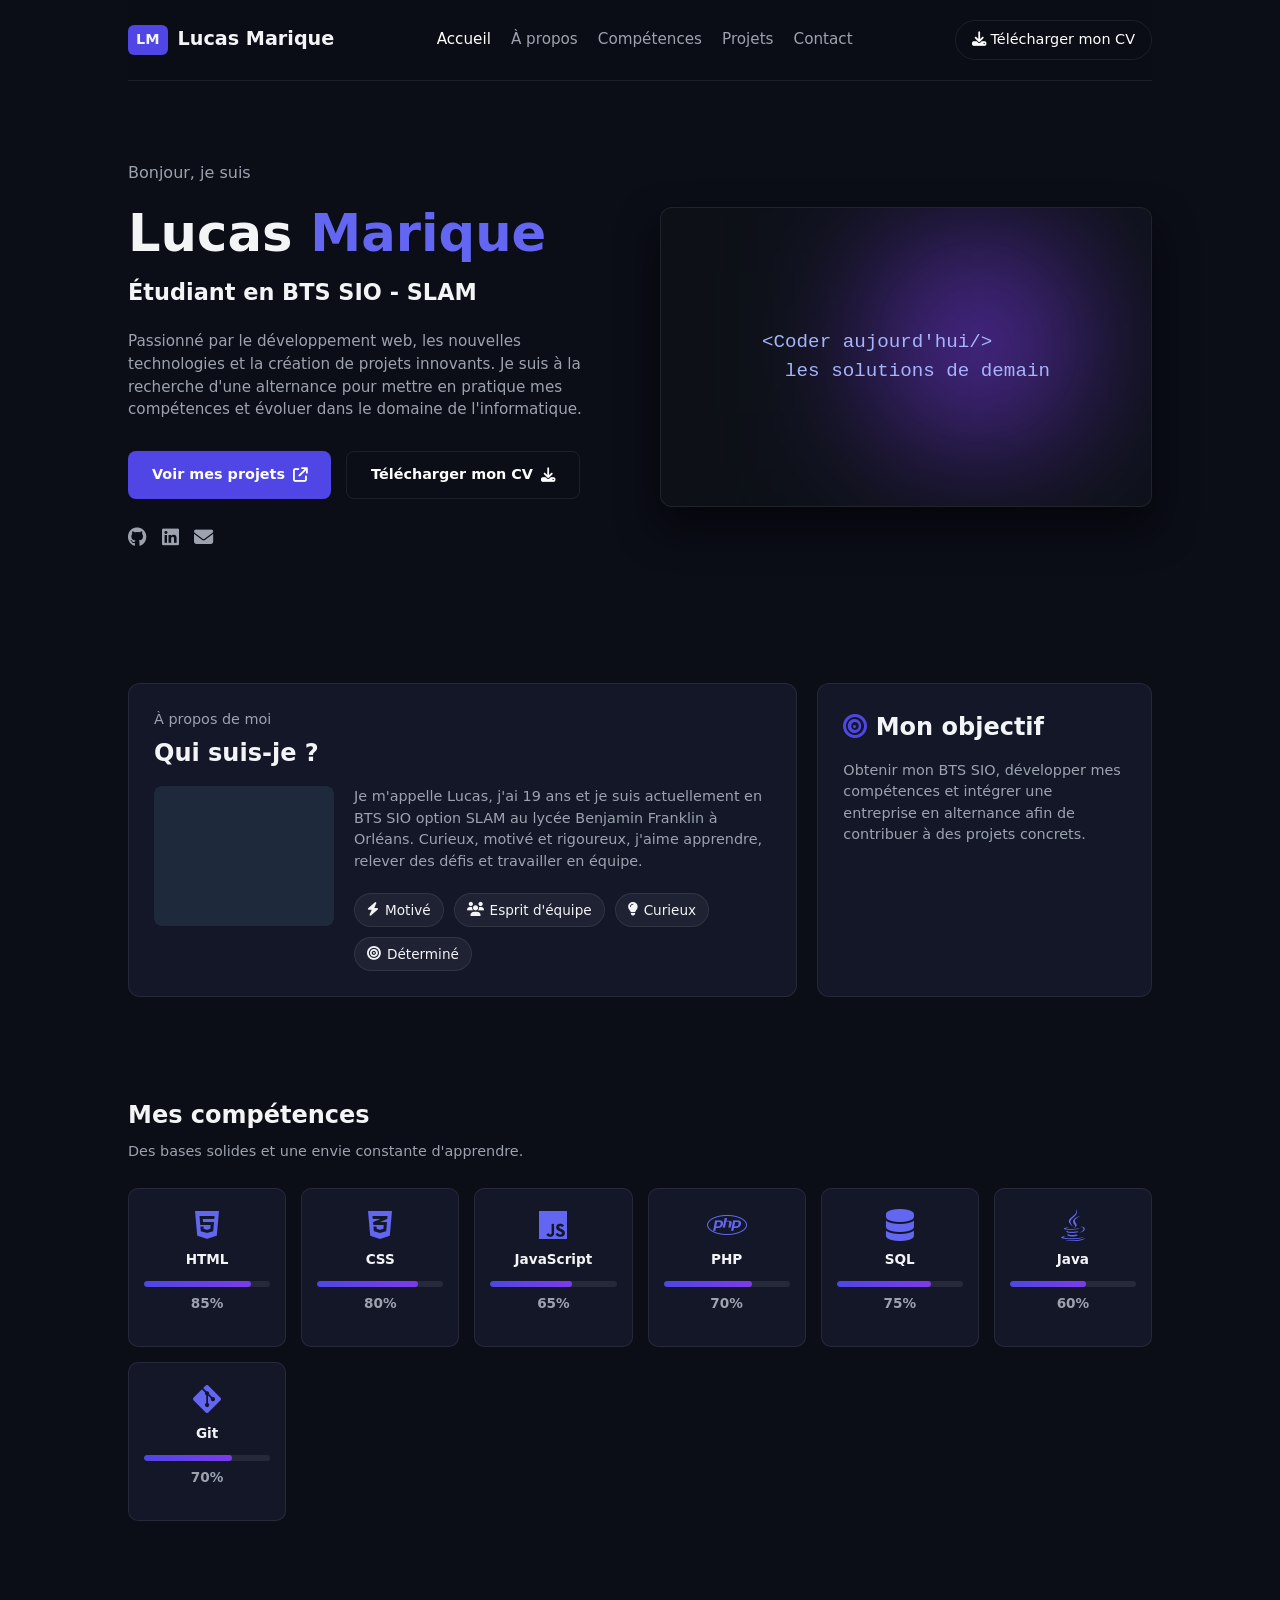
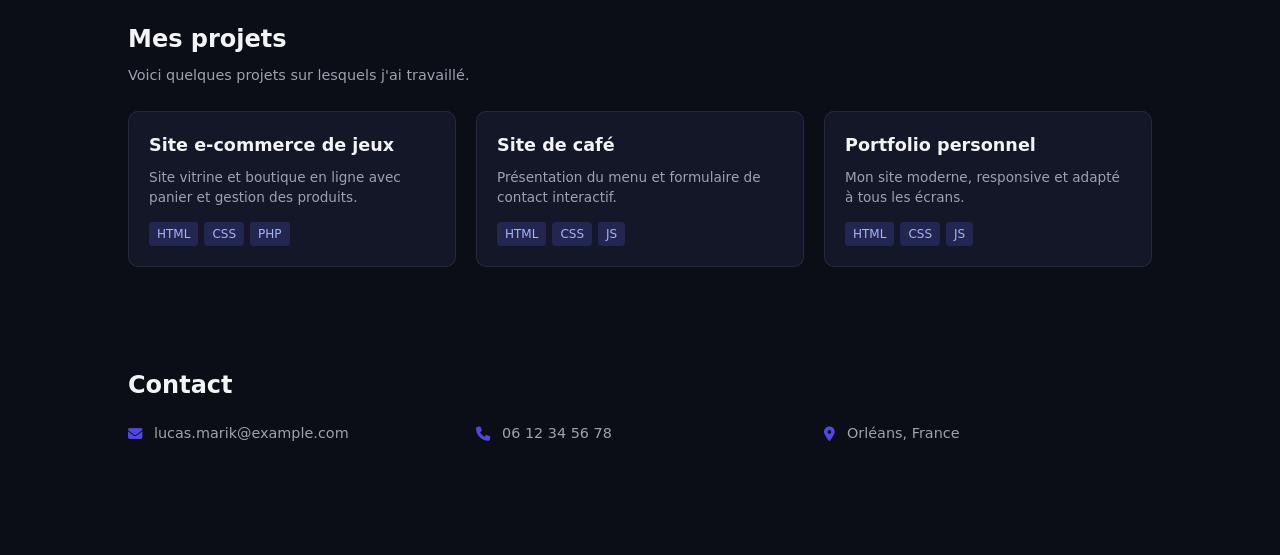
==== index.html @ f4ea3c86 "Add files via upload" ====
<!DOCTYPE html>
<html lang="fr">
<head>
  <meta charset="UTF-8">
  <meta name="viewport" content="width=device-width, initial-scale=1.0">
  <title>Lucas Marik - Portfolio</title>
  
  <!-- Font Awesome (Icônes) -->
  <link rel="stylesheet" href="https://cdnjs.cloudflare.com/ajax/libs/font-awesome/6.5.1/css/all.min.css">
  
  <style>
    /* RESET & VARIABLES GLOBALES */
    :root {
      --bg-color: #0b0d17;
      --card-bg: #131728;
      --card-border: rgba(255, 255, 255, 0.08);
      --accent-blue: #4f46e5;
      --accent-purple: #7c3aed;
      --text-main: #f3f4f6;
      --text-muted: #9ca3af;
    }

    * {
      margin: 0;
      padding: 0;
      box-sizing: border-box;
      font-family: 'Segoe UI', system-ui, -apple-system, sans-serif;
    }

    body {
      background-color: var(--bg-color);
      color: var(--text-main);
      padding: 0 10%;
      line-height: 1.5;
    }

    /* HEADER & NAVIGATION */
    header {
      display: flex;
      justify-content: space-between;
      align-items: center;
      padding: 20px 0;
      position: sticky;
      top: 0;
      background: rgba(11, 13, 23, 0.95);
      backdrop-filter: blur(10px);
      z-index: 100;
      border-bottom: 1px solid var(--card-border);
    }

    .logo {
      font-weight: bold;
      font-size: 1.2rem;
      display: flex;
      align-items: center;
      gap: 10px;
    }

    .logo-badge {
      background: var(--accent-blue);
      padding: 4px 8px;
      border-radius: 6px;
      font-size: 0.9rem;
    }

    nav {
      display: flex;
      gap: 20px;
    }

    nav a {
      color: var(--text-muted);
      text-decoration: none;
      font-size: 0.95rem;
      transition: color 0.3s;
    }

    nav a:hover, nav a.active {
      color: #fff;
    }

    .btn-cv {
      padding: 8px 16px;
      border: 1px solid var(--card-border);
      border-radius: 20px;
      color: #fff;
      text-decoration: none;
      font-size: 0.9rem;
      transition: background 0.3s;
    }

    .btn-cv:hover {
      background: rgba(255, 255, 255, 0.05);
    }

    /* HERO SECTION */
    .hero {
      display: grid;
      grid-template-columns: 1fr 1fr;
      gap: 40px;
      padding: 80px 0;
      align-items: center;
    }

    .subtitle {
      color: var(--text-muted);
      font-size: 1rem;
      margin-bottom: 10px;
    }

    .hero h1 {
      font-size: 3.2rem;
      font-weight: 800;
      margin-bottom: 5px;
    }

    .hero h1 span {
      color: #6366f1;
    }

    .hero h2 {
      font-size: 1.4rem;
      color: var(--text-main);
      margin-bottom: 20px;
    }

    .hero .description {
      color: var(--text-muted);
      font-size: 0.95rem;
      margin-bottom: 30px;
      max-width: 480px;
    }

    .hero-buttons {
      display: flex;
      gap: 15px;
      margin-bottom: 25px;
    }

    .btn {
      padding: 12px 24px;
      border-radius: 8px;
      text-decoration: none;
      font-weight: 600;
      font-size: 0.9rem;
      display: inline-flex;
      align-items: center;
      gap: 8px;
    }

    .btn-primary {
      background: #4f46e5;
      color: #fff;
    }

    .btn-secondary {
      background: transparent;
      border: 1px solid var(--card-border);
      color: #fff;
    }

    .socials {
      display: flex;
      gap: 15px;
    }

    .socials a {
      color: var(--text-muted);
      font-size: 1.2rem;
      transition: color 0.3s;
    }

    .socials a:hover {
      color: #fff;
    }

    .hero-preview {
      background: #0d1117;
      border: 1px solid var(--card-border);
      border-radius: 12px;
      height: 300px;
      display: flex;
      flex-direction: column;
      justify-content: center;
      align-items: center;
      position: relative;
      overflow: hidden;
      box-shadow: 0 20px 40px rgba(0,0,0,0.5);
    }

    .hero-preview::before {
      content: '';
      position: absolute;
      width: 150px;
      height: 150px;
      background: var(--accent-purple);
      filter: blur(80px);
      top: 20%;
      right: 20%;
    }

    .code-text {
      position: relative;
      font-family: monospace;
      color: #a5b4fc;
      font-size: 1.2rem;
      z-index: 1;
    }

    /* SECTIONS GENERALES */
    section {
      padding: 50px 0;
    }

    .section-title {
      font-size: 1.5rem;
      margin-bottom: 8px;
    }

    .section-subtitle {
      color: var(--text-muted);
      font-size: 0.9rem;
      margin-bottom: 25px;
    }

    /* À PROPOS */
    .about-grid {
      display: grid;
      grid-template-columns: 2fr 1fr;
      gap: 20px;
    }

    .card {
      background: var(--card-bg);
      border: 1px solid var(--card-border);
      border-radius: 12px;
      padding: 25px;
    }

    .about-card-content {
      display: flex;
      gap: 20px;
    }

    .avatar-placeholder {
      width: 180px;
      height: 140px;
      background: #1e293b;
      border-radius: 8px;
      flex-shrink: 0;
    }

    .traits {
      display: flex;
      gap: 10px;
      margin-top: 20px;
      flex-wrap: wrap;
    }

    .trait-tag {
      background: rgba(255, 255, 255, 0.05);
      border: 1px solid var(--card-border);
      padding: 6px 12px;
      border-radius: 20px;
      font-size: 0.85rem;
      display: flex;
      align-items: center;
      gap: 6px;
    }

    /* COMPÉTENCES & BARRES DE PROGRESSION */
    .skills-grid {
      display: grid;
      grid-template-columns: repeat(auto-fit, minmax(140px, 1fr));
      gap: 15px;
    }

    .skill-card {
      background: var(--card-bg);
      border: 1px solid var(--card-border);
      border-radius: 10px;
      padding: 20px 15px;
      text-align: center;
      display: flex;
      flex-direction: column;
      align-items: center;
      justify-content: space-between;
    }

    .skill-card i {
      font-size: 2rem;
      margin-bottom: 8px;
      color: #6366f1;
    }

    .skill-card span {
      display: block;
      font-size: 0.85rem;
      font-weight: 600;
      margin-bottom: 12px;
    }

    .progress-bar-container {
      width: 100%;
      background: rgba(255, 255, 255, 0.08);
      height: 6px;
      border-radius: 10px;
      overflow: hidden;
      margin-bottom: 6px;
    }

    .progress-bar {
      height: 100%;
      background: linear-gradient(90deg, var(--accent-blue), var(--accent-purple));
      border-radius: 10px;
      transition: width 1s ease-in-out;
    }

    .skill-percent {
      font-size: 0.75rem;
      color: var(--text-muted);
    }

    /* PROJETS */
    .projects-grid {
      display: grid;
      grid-template-columns: repeat(auto-fit, minmax(240px, 1fr));
      gap: 20px;
    }

    .project-card {
      background: var(--card-bg);
      border: 1px solid var(--card-border);
      border-radius: 10px;
      padding: 20px;
      display: flex;
      flex-direction: column;
      justify-content: space-between;
    }

    .project-card h4 {
      font-size: 1.1rem;
      margin-bottom: 8px;
    }

    .project-card p {
      color: var(--text-muted);
      font-size: 0.85rem;
      margin-bottom: 15px;
    }

    .tags {
      display: flex;
      gap: 6px;
    }

    .tags span {
      background: rgba(99, 102, 241, 0.2);
      color: #a5b4fc;
      font-size: 0.75rem;
      padding: 3px 8px;
      border-radius: 4px;
    }

    /* CONTACT */
    .contact-container {
      display: grid;
      grid-template-columns: repeat(auto-fit, minmax(200px, 1fr));
      gap: 20px;
      margin-top: 20px;
    }

    .contact-item {
      display: flex;
      align-items: center;
      gap: 12px;
      color: var(--text-muted);
      font-size: 0.9rem;
    }

    .contact-item i {
      color: var(--accent-blue);
    }
  </style>
</head>
<body>

  <!-- HEADER -->
  <header>
    <div class="logo">
      <span class="logo-badge">LM</span>
      <span>Lucas Marique</span>
    </div>
    <nav>
      <a href="#hero" class="active">Accueil</a>
      <a href="#about">À propos</a>
      <a href="#skills">Compétences</a>
      <a href="#projects">Projets</a>
      <a href="#contact">Contact</a>
    </nav>
    <a href="#" class="btn-cv"><i class="fa-solid fa-download"></i> Télécharger mon CV</a>
  </header>

  <!-- HERO SECTION -->
  <section id="hero" class="hero">
    <div class="hero-text">
      <p class="subtitle">Bonjour, je suis</p>
      <h1>Lucas <span>Marique</span></h1>
      <h2>Étudiant en BTS SIO - SLAM</h2>
      <p class="description">
        Passionné par le développement web, les nouvelles technologies et la création de projets innovants. 
        Je suis à la recherche d'une alternance pour mettre en pratique mes compétences et évoluer dans le domaine de l'informatique.
      </p>
      <div class="hero-buttons">
        <a href="#projects" class="btn btn-primary">Voir mes projets <i class="fa-solid fa-arrow-up-right-from-square"></i></a>
        <a href="#" class="btn btn-secondary">Télécharger mon CV <i class="fa-solid fa-download"></i></a>
      </div>
      <div class="socials">
        <a href="#"><i class="fa-brands fa-github"></i></a>
        <a href="#"><i class="fa-brands fa-linkedin"></i></a>
        <a href="#"><i class="fa-solid fa-envelope"></i></a>
      </div>
    </div>
    <div class="hero-preview">
      <div class="code-text">
        &lt;Coder aujourd'hui/&gt;<br>
        &nbsp;&nbsp;les solutions de demain
      </div>
    </div>
  </section>

  <!-- À PROPOS -->
  <section id="about">
    <div class="about-grid">
      <div class="card">
        <p class="section-subtitle" style="margin-bottom: 5px;">À propos de moi</p>
        <h3 class="section-title">Qui suis-je ?</h3>
        <div class="about-card-content" style="margin-top: 15px;">
          <div class="avatar-placeholder"></div>
          <div>
            <p style="color: var(--text-muted); font-size: 0.9rem;">
              Je m'appelle Lucas, j'ai 19 ans et je suis actuellement en BTS SIO option SLAM au lycée Benjamin Franklin à Orléans.
              Curieux, motivé et rigoureux, j'aime apprendre, relever des défis et travailler en équipe.
            </p>
            <div class="traits">
              <span class="trait-tag"><i class="fa-solid fa-bolt"></i> Motivé</span>
              <span class="trait-tag"><i class="fa-solid fa-users"></i> Esprit d'équipe</span>
              <span class="trait-tag"><i class="fa-solid fa-lightbulb"></i> Curieux</span>
              <span class="trait-tag"><i class="fa-solid fa-bullseye"></i> Déterminé</span>
            </div>
          </div>
        </div>
      </div>

      <div class="card">
        <h3 class="section-title"><i class="fa-solid fa-bullseye" style="color: var(--accent-blue);"></i> Mon objectif</h3>
        <p style="color: var(--text-muted); font-size: 0.9rem; margin-top: 15px;">
          Obtenir mon BTS SIO, développer mes compétences et intégrer une entreprise en alternance afin de contribuer à des projets concrets.
        </p>
      </div>
    </div>
  </section>

  <!-- COMPÉTENCES AVEC BARRES DE PROGRESSION -->
  <section id="skills">
    <h3 class="section-title">Mes compétences</h3>
    <p class="section-subtitle">Des bases solides et une envie constante d'apprendre.</p>
    <div class="skills-grid">
      
      <div class="skill-card">
        <i class="fa-brands fa-html5"></i>
        <span>HTML</span>
        <div class="progress-bar-container">
          <div class="progress-bar" style="width: 85%;"></div>
        </div>
        <span class="skill-percent">85%</span>
      </div>

      <div class="skill-card">
        <i class="fa-brands fa-css3-alt"></i>
        <span>CSS</span>
        <div class="progress-bar-container">
          <div class="progress-bar" style="width: 80%;"></div>
        </div>
        <span class="skill-percent">80%</span>
      </div>

      <div class="skill-card">
        <i class="fa-brands fa-js"></i>
        <span>JavaScript</span>
        <div class="progress-bar-container">
          <div class="progress-bar" style="width: 65%;"></div>
        </div>
        <span class="skill-percent">65%</span>
      </div>

      <div class="skill-card">
        <i class="fa-brands fa-php"></i>
        <span>PHP</span>
        <div class="progress-bar-container">
          <div class="progress-bar" style="width: 70%;"></div>
        </div>
        <span class="skill-percent">70%</span>
      </div>

      <div class="skill-card">
        <i class="fa-solid fa-database"></i>
        <span>SQL</span>
        <div class="progress-bar-container">
          <div class="progress-bar" style="width: 75%;"></div>
        </div>
        <span class="skill-percent">75%</span>
      </div>

      <div class="skill-card">
        <i class="fa-brands fa-java"></i>
        <span>Java</span>
        <div class="progress-bar-container">
          <div class="progress-bar" style="width: 60%;"></div>
        </div>
        <span class="skill-percent">60%</span>
      </div>

      <div class="skill-card">
        <i class="fa-brands fa-git-alt"></i>
        <span>Git</span>
        <div class="progress-bar-container">
          <div class="progress-bar" style="width: 70%;"></div>
        </div>
        <span class="skill-percent">70%</span>
      </div>

    </div>
  </section>

  <!-- PROJETS -->
  <section id="projects">
    <h3 class="section-title">Mes projets</h3>
    <p class="section-subtitle">Voici quelques projets sur lesquels j'ai travaillé.</p>
    <div class="projects-grid">
      <div class="project-card">
        <div>
          <h4>Site e-commerce de jeux</h4>
          <p>Site vitrine et boutique en ligne avec panier et gestion des produits.</p>
        </div>
        <div class="tags"><span>HTML</span><span>CSS</span><span>PHP</span></div>
      </div>
      <div class="project-card">
        <div>
          <h4>Site de café</h4>
          <p>Présentation du menu et formulaire de contact interactif.</p>
        </div>
        <div class="tags"><span>HTML</span><span>CSS</span><span>JS</span></div>
      </div>
      <div class="project-card">
        <div>
          <h4>Portfolio personnel</h4>
          <p>Mon site moderne, responsive et adapté à tous les écrans.</p>
        </div>
        <div class="tags"><span>HTML</span><span>CSS</span><span>JS</span></div>
      </div>
    </div>
  </section>

  <!-- CONTACT -->
  <section id="contact" style="margin-bottom: 60px;">
    <h3 class="section-title">Contact</h3>
    <div class="contact-container">
      <div class="contact-item"><i class="fa-solid fa-envelope"></i> lucas.marik@example.com</div>
      <div class="contact-item"><i class="fa-solid fa-phone"></i> 06 12 34 56 78</div>
      <div class="contact-item"><i class="fa-solid fa-location-dot"></i> Orléans, France</div>
    </div>
  </section>

  <!-- JAVASCRIPT -->
  <script>
    const links = document.querySelectorAll('nav a');
    const sections = document.querySelectorAll('section');

    window.addEventListener('scroll', () => {
      let current = '';
      sections.forEach(section => {
        const sectionTop = section.offsetTop;
        if (pageYOffset >= sectionTop - 120) {
          current = section.getAttribute('id');
        }
      });

      links.forEach(link => {
        link.classList.remove('active');
        if (link.getAttribute('href').includes(current)) {
          link.classList.add('active');
        }
      });
    });
  </script>
</body>
</html>
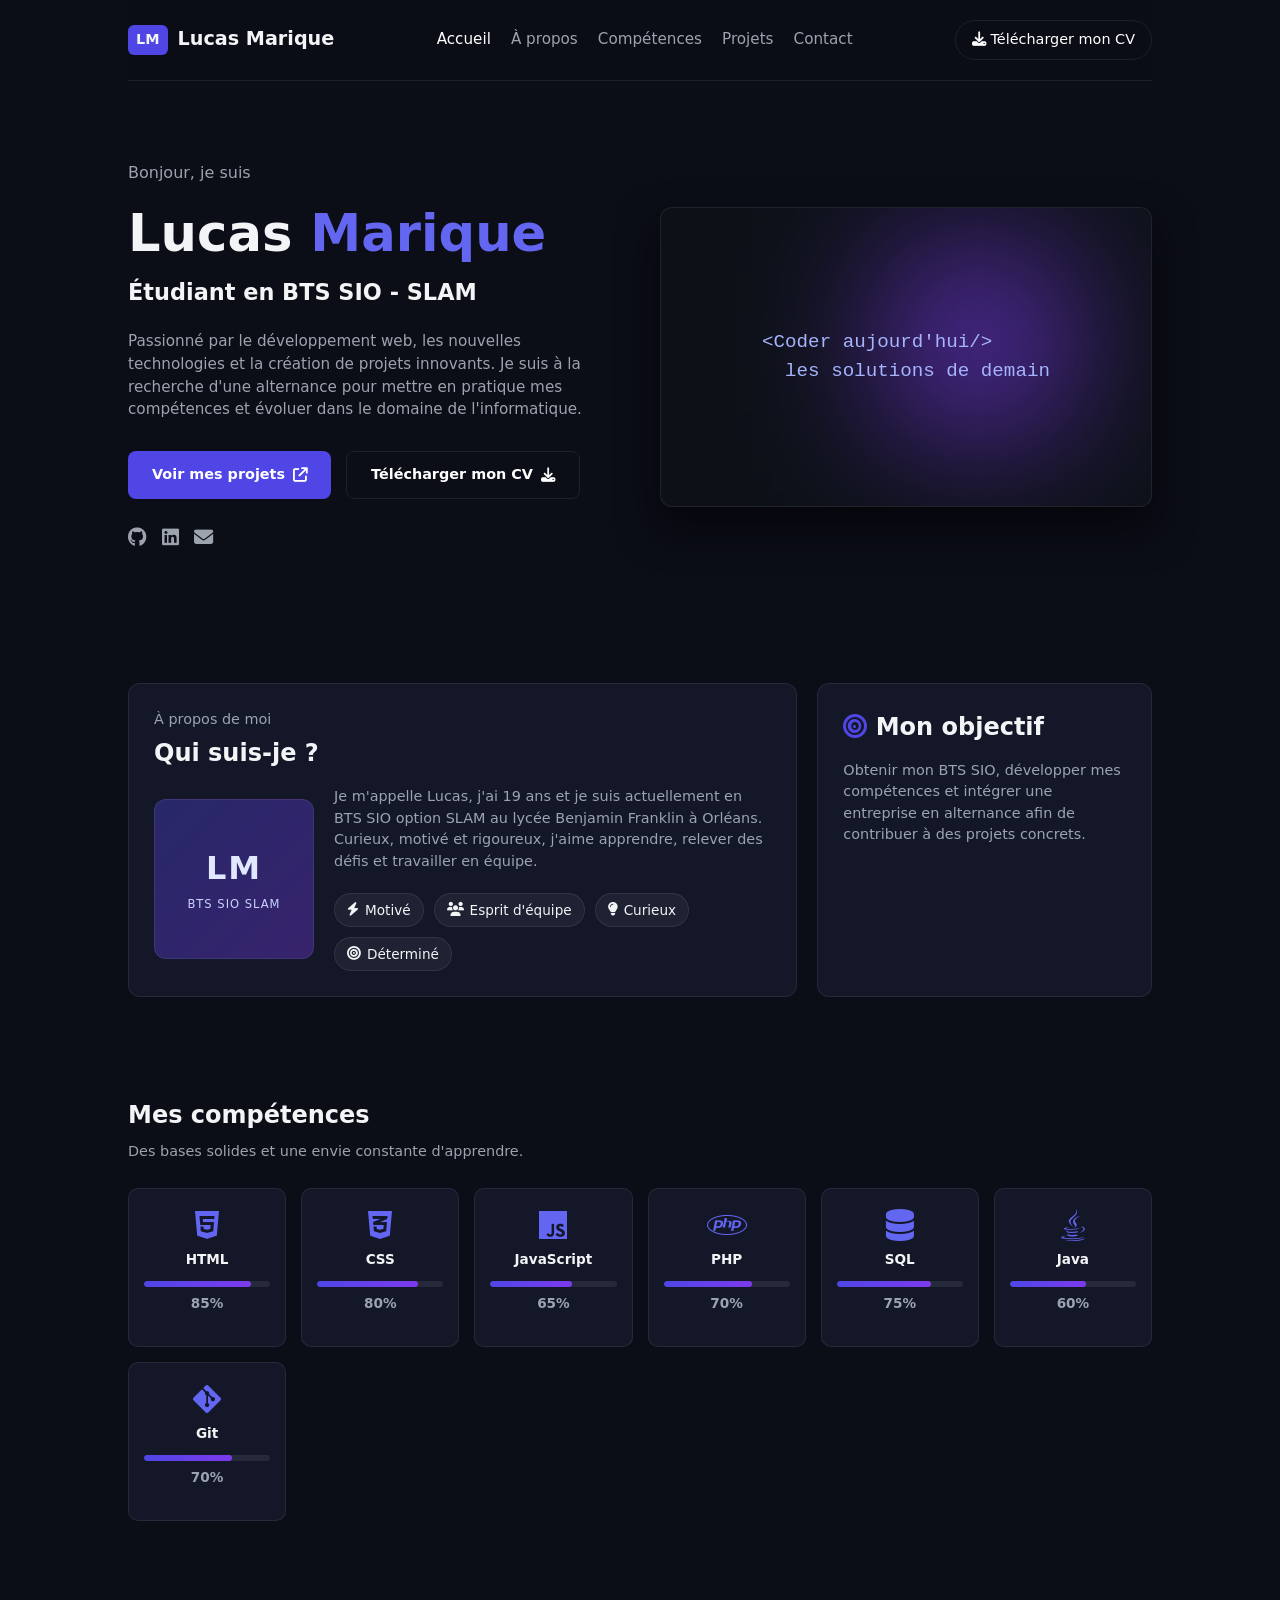
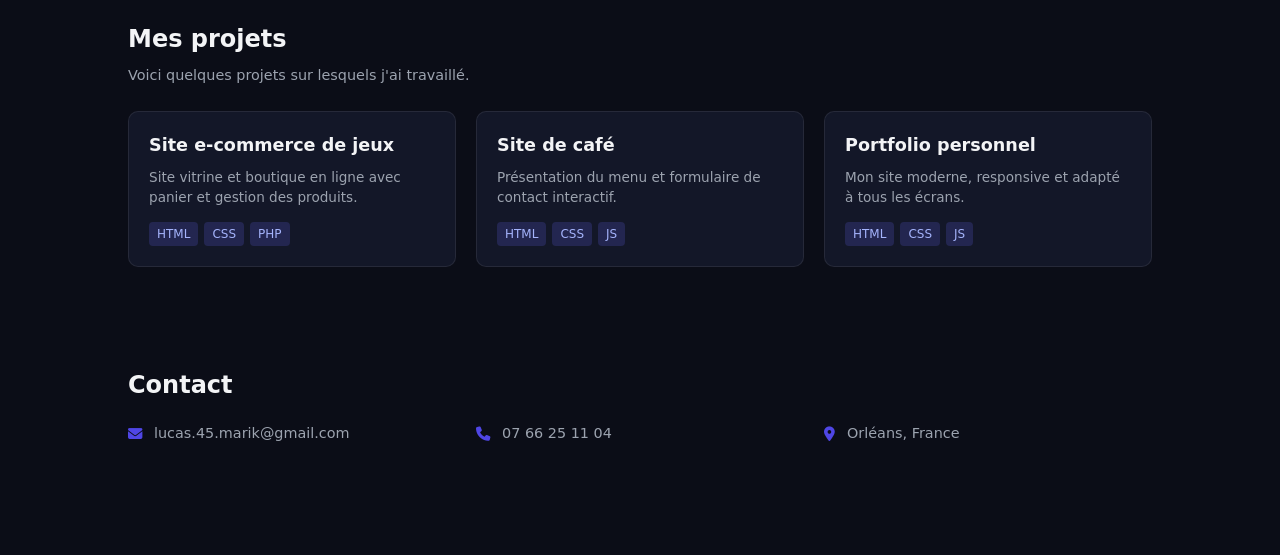
==== commit c7fdf9f1: "Update index.html" ====
--- a/index.html
+++ b/index.html
@@ -3,7 +3,7 @@
 <head>
   <meta charset="UTF-8">
   <meta name="viewport" content="width=device-width, initial-scale=1.0">
-  <title>Lucas Marik - Portfolio</title>
+  <title>Lucas Marique - Portfolio</title>
   
   <!-- Font Awesome (Icônes) -->
   <link rel="stylesheet" href="https://cdnjs.cloudflare.com/ajax/libs/font-awesome/6.5.1/css/all.min.css">
@@ -20,6 +20,10 @@
       --text-muted: #9ca3af;
     }
 
+    html {
+      scroll-behavior: smooth;
+    }
+
     * {
       margin: 0;
       padding: 0;
@@ -210,6 +214,7 @@
     /* SECTIONS GENERALES */
     section {
       padding: 50px 0;
+      scroll-margin-top: 90px;
     }
 
     .section-title {
@@ -240,14 +245,45 @@
     .about-card-content {
       display: flex;
       gap: 20px;
-    }
-
-    .avatar-placeholder {
-      width: 180px;
-      height: 140px;
-      background: #1e293b;
-      border-radius: 8px;
+      align-items: center;
+    }
+
+    .profile-box {
+      width: 160px;
+      height: 160px;
+      border-radius: 12px;
       flex-shrink: 0;
+      overflow: hidden;
+      border: 1px solid var(--card-border);
+      background: linear-gradient(135deg, rgba(79, 70, 229, 0.35), rgba(124, 58, 237, 0.35));
+      display: flex;
+      flex-direction: column;
+      align-items: center;
+      justify-content: center;
+      position: relative;
+    }
+
+    .profile-box img {
+      width: 100%;
+      height: 100%;
+      object-fit: cover;
+      object-position: top;
+      display: block;
+    }
+
+    .profile-fallback {
+      font-size: 2rem;
+      font-weight: 800;
+      color: #e0e7ff;
+      letter-spacing: 2px;
+    }
+
+    .profile-role-badge {
+      font-size: 0.72rem;
+      color: #c7d2fe;
+      margin-top: 4px;
+      text-transform: uppercase;
+      letter-spacing: 1px;
     }
 
     .traits {
@@ -378,8 +414,27 @@
       font-size: 0.9rem;
     }
 
+    .contact-item a {
+      color: inherit;
+      text-decoration: none;
+    }
+
+    .contact-item a:hover {
+      color: #fff;
+    }
+
     .contact-item i {
       color: var(--accent-blue);
+    }
+
+    @media (max-width: 768px) {
+      .hero,
+      .about-grid,
+      .about-card-content {
+        grid-template-columns: 1fr;
+        flex-direction: column;
+        align-items: flex-start;
+      }
     }
   </style>
 </head>
@@ -398,7 +453,9 @@
       <a href="#projects">Projets</a>
       <a href="#contact">Contact</a>
     </nav>
-    <a href="#" class="btn-cv"><i class="fa-solid fa-download"></i> Télécharger mon CV</a>
+    <a href="CV%20professionnel%20gris%20simple.pdf" target="_blank" rel="noopener noreferrer" download="CV-Lucas-Marique.pdf" class="btn-cv">
+      <i class="fa-solid fa-download"></i> Télécharger mon CV
+    </a>
   </header>
 
   <!-- HERO SECTION -->
@@ -413,12 +470,14 @@
       </p>
       <div class="hero-buttons">
         <a href="#projects" class="btn btn-primary">Voir mes projets <i class="fa-solid fa-arrow-up-right-from-square"></i></a>
-        <a href="#" class="btn btn-secondary">Télécharger mon CV <i class="fa-solid fa-download"></i></a>
+        <a href="CV%20professionnel%20gris%20simple.pdf" target="_blank" rel="noopener noreferrer" download="CV-Lucas-Marique.pdf" class="btn btn-secondary">
+          Télécharger mon CV <i class="fa-solid fa-download"></i>
+        </a>
       </div>
       <div class="socials">
-        <a href="#"><i class="fa-brands fa-github"></i></a>
-        <a href="#"><i class="fa-brands fa-linkedin"></i></a>
-        <a href="#"><i class="fa-solid fa-envelope"></i></a>
+        <a href="https://github.com/" target="_blank" rel="noopener noreferrer"><i class="fa-brands fa-github"></i></a>
+        <a href="https://linkedin.com/" target="_blank" rel="noopener noreferrer"><i class="fa-brands fa-linkedin"></i></a>
+        <a href="#contact"><i class="fa-solid fa-envelope"></i></a>
       </div>
     </div>
     <div class="hero-preview">
@@ -436,7 +495,16 @@
         <p class="section-subtitle" style="margin-bottom: 5px;">À propos de moi</p>
         <h3 class="section-title">Qui suis-je ?</h3>
         <div class="about-card-content" style="margin-top: 15px;">
-          <div class="avatar-placeholder"></div>
+          <!-- Place ta photo "photo-lucas.jpg" dans le même dossier que ce fichier HTML -->
+          <div class="profile-box">
+            <img
+              src="photo-lucas.jpg"
+              alt="Photo de Lucas Marique"
+              onerror="this.style.display='none'; this.nextElementSibling.style.display='block'; this.nextElementSibling.nextElementSibling.style.display='block';"
+            >
+            <span class="profile-fallback" style="display: none;">LM</span>
+            <span class="profile-role-badge" style="display: none;">BTS SIO SLAM</span>
+          </div>
           <div>
             <p style="color: var(--text-muted); font-size: 0.9rem;">
               Je m'appelle Lucas, j'ai 19 ans et je suis actuellement en BTS SIO option SLAM au lycée Benjamin Franklin à Orléans.
@@ -566,9 +634,18 @@
   <section id="contact" style="margin-bottom: 60px;">
     <h3 class="section-title">Contact</h3>
     <div class="contact-container">
-      <div class="contact-item"><i class="fa-solid fa-envelope"></i> lucas.marik@example.com</div>
-      <div class="contact-item"><i class="fa-solid fa-phone"></i> 06 12 34 56 78</div>
-      <div class="contact-item"><i class="fa-solid fa-location-dot"></i> Orléans, France</div>
+      <div class="contact-item">
+        <i class="fa-solid fa-envelope"></i>
+        <a href="mailto:lucas.45.marik@gmail.com">lucas.45.marik@gmail.com</a>
+      </div>
+      <div class="contact-item">
+        <i class="fa-solid fa-phone"></i>
+        <a href="tel:+33766251104">07 66 25 11 04</a>
+      </div>
+      <div class="contact-item">
+        <i class="fa-solid fa-location-dot"></i>
+        <span>Orléans, France</span>
+      </div>
     </div>
   </section>
 
@@ -577,22 +654,30 @@
     const links = document.querySelectorAll('nav a');
     const sections = document.querySelectorAll('section');
 
-    window.addEventListener('scroll', () => {
-      let current = '';
-      sections.forEach(section => {
-        const sectionTop = section.offsetTop;
-        if (pageYOffset >= sectionTop - 120) {
-          current = section.getAttribute('id');
-        }
+    function updateActiveLink() {
+      const scrollPosition = window.scrollY;
+      const nearBottom = window.innerHeight + scrollPosition >= document.documentElement.scrollHeight - 40;
+
+      let current = sections[0]?.getAttribute('id') || '';
+
+      if (nearBottom) {
+        current = 'contact';
+      } else {
+        sections.forEach(section => {
+          const sectionTop = section.offsetTop - 130;
+          if (scrollPosition >= sectionTop) {
+            current = section.getAttribute('id');
+          }
+        });
+      }
+
+      links.forEach(link => {
+        link.classList.toggle('active', link.getAttribute('href') === `#${current}`);
       });
-
-      links.forEach(link => {
-        link.classList.remove('active');
-        if (link.getAttribute('href').includes(current)) {
-          link.classList.add('active');
-        }
-      });
-    });
+    }
+
+    window.addEventListener('scroll', updateActiveLink);
+    window.addEventListener('load', updateActiveLink);
   </script>
 </body>
-</html>+</html>
